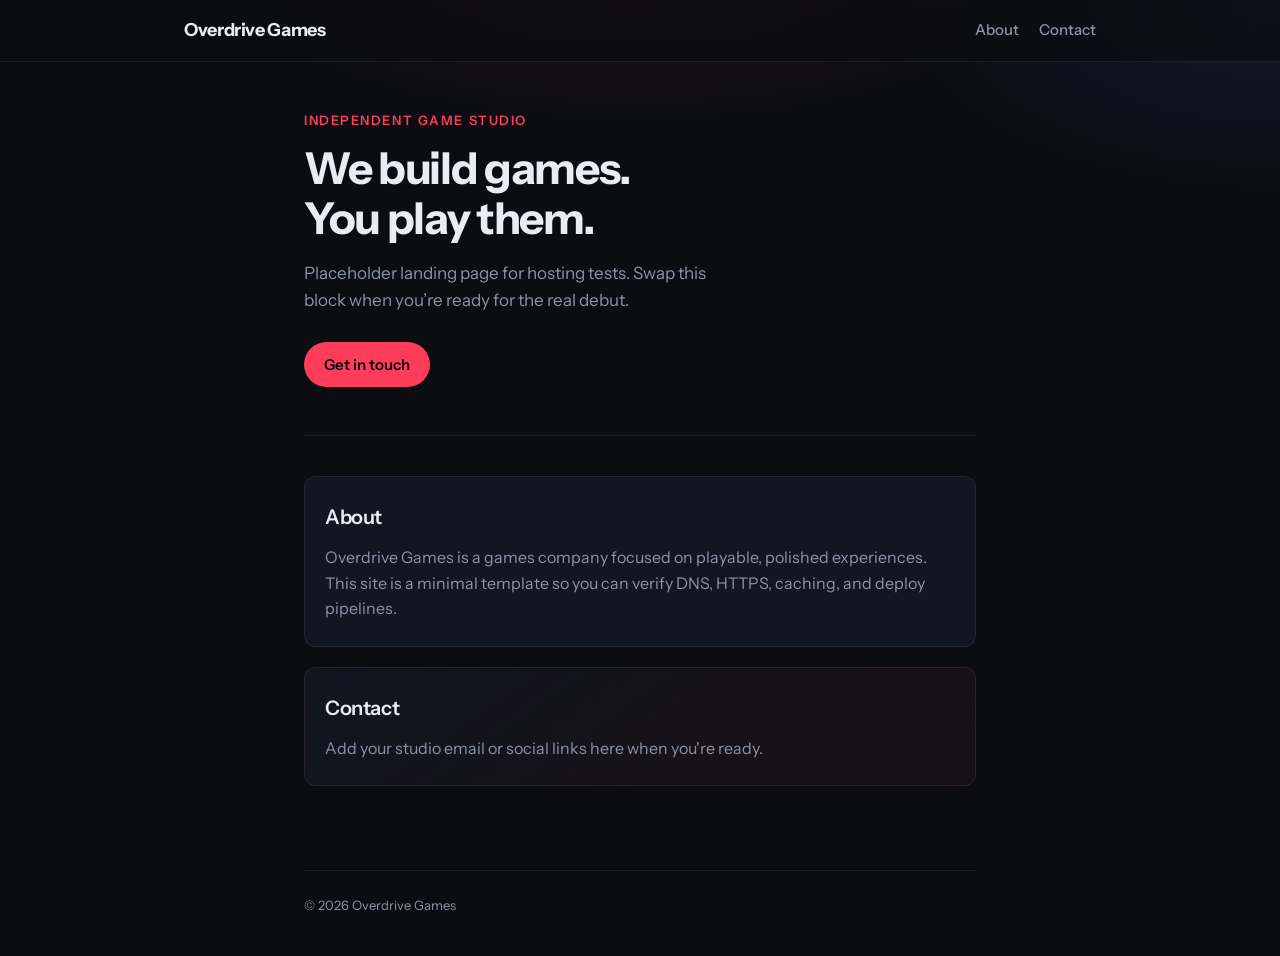
==== index.html @ 6b75e01f "Initial" ====
<!DOCTYPE html>
<html lang="en">
<head>
  <meta charset="utf-8">
  <meta name="viewport" content="width=device-width, initial-scale=1">
  <title>Overdrive Games</title>
  <link rel="stylesheet" href="styles.css">
  <link rel="preconnect" href="https://fonts.googleapis.com">
  <link rel="preconnect" href="https://fonts.gstatic.com" crossorigin>
  <link href="https://fonts.googleapis.com/css2?family=Instrument+Sans:wght@400;600;700&display=swap" rel="stylesheet">
</head>
<body>
  <header class="header">
    <div class="header-inner">
      <a class="logo" href="/">Overdrive Games</a>
      <nav class="nav">
        <a href="#about">About</a>
        <a href="#contact">Contact</a>
      </nav>
    </div>
  </header>

  <main>
    <section class="hero">
      <p class="eyebrow">Independent game studio</p>
      <h1 class="hero-title">We build games.<br>You play them.</h1>
      <p class="hero-lead">
        Placeholder landing page for hosting tests. Swap this block when you’re ready for the real debut.
      </p>
      <a class="button" href="#contact">Get in touch</a>
    </section>

    <section class="panel" id="about">
      <h2>About</h2>
      <p>
        Overdrive Games is a games company focused on playable, polished experiences.
        This site is a minimal template so you can verify DNS, HTTPS, caching, and deploy pipelines.
      </p>
    </section>

    <section class="panel panel-alt" id="contact">
      <h2>Contact</h2>
      <p>
        Add your studio email or social links here when you're ready.
      </p>
    </section>
  </main>

  <footer class="footer">
    <p>© <span id="year"></span> Overdrive Games</p>
  </footer>
  <script>
    document.getElementById('year').textContent = new Date().getFullYear();
  </script>
</body>
</html>
---- styles.css ----
*,
*::before,
*::after {
  box-sizing: border-box;
}

:root {
  --bg: #0b0d12;
  --bg-elevated: #121620;
  --text: #e8ecf4;
  --muted: #8b93a8;
  --accent: #ff3d5a;
  --accent-soft: rgba(255, 61, 90, 0.15);
  --border: rgba(255, 255, 255, 0.08);
  --radius: 12px;
  --max-width: 720px;
}

html {
  scroll-behavior: smooth;
}

body {
  margin: 0;
  min-height: 100vh;
  font-family: "Instrument Sans", system-ui, sans-serif;
  font-size: 1.0625rem;
  line-height: 1.6;
  color: var(--text);
  background:
    radial-gradient(ellipse 80% 60% at 50% -20%, rgba(255, 61, 90, 0.2), transparent 55%),
    radial-gradient(ellipse 60% 40% at 100% 0%, rgba(80, 120, 255, 0.12), transparent 50%),
    var(--bg);
}

.header {
  position: sticky;
  top: 0;
  z-index: 10;
  border-bottom: 1px solid var(--border);
  background: rgba(11, 13, 18, 0.75);
  backdrop-filter: blur(12px);
}

.header-inner {
  max-width: 960px;
  margin: 0 auto;
  padding: 1rem 1.5rem;
  display: flex;
  align-items: center;
  justify-content: space-between;
  gap: 1rem;
}

.logo {
  font-weight: 700;
  font-size: 1.125rem;
  color: inherit;
  text-decoration: none;
  letter-spacing: -0.02em;
}

.logo:hover {
  color: var(--accent);
}

.nav {
  display: flex;
  gap: 1.25rem;
}

.nav a {
  color: var(--muted);
  text-decoration: none;
  font-size: 0.9375rem;
  font-weight: 500;
}

.nav a:hover {
  color: var(--text);
}

main {
  max-width: var(--max-width);
  margin: 0 auto;
  padding: 3rem 1.5rem 4rem;
}

.hero {
  padding-bottom: 3rem;
  border-bottom: 1px solid var(--border);
  margin-bottom: 2.5rem;
}

.eyebrow {
  margin: 0 0 0.75rem;
  font-size: 0.8125rem;
  font-weight: 600;
  text-transform: uppercase;
  letter-spacing: 0.12em;
  color: var(--accent);
}

.hero-title {
  margin: 0 0 1rem;
  font-size: clamp(2rem, 5vw, 2.75rem);
  font-weight: 700;
  letter-spacing: -0.03em;
  line-height: 1.15;
}

.hero-lead {
  margin: 0 0 1.75rem;
  color: var(--muted);
  max-width: 38ch;
}

.button {
  display: inline-flex;
  align-items: center;
  justify-content: center;
  padding: 0.65rem 1.25rem;
  font-family: inherit;
  font-weight: 600;
  font-size: 0.9375rem;
  color: var(--bg);
  background: var(--accent);
  border: none;
  border-radius: 999px;
  text-decoration: none;
  cursor: pointer;
  transition: transform 0.15s ease, box-shadow 0.15s ease;
}

.button:hover {
  transform: translateY(-1px);
  box-shadow: 0 8px 24px var(--accent-soft);
}

.panel {
  margin-bottom: 1.25rem;
  padding: 1.5rem 1.25rem;
  border-radius: var(--radius);
  border: 1px solid var(--border);
  background: var(--bg-elevated);
}

.panel-alt {
  background: linear-gradient(145deg, var(--bg-elevated), rgba(255, 61, 90, 0.06));
}

.panel h2 {
  margin: 0 0 0.75rem;
  font-size: 1.25rem;
  font-weight: 600;
  letter-spacing: -0.02em;
}

.panel p {
  margin: 0;
  color: var(--muted);
  font-size: 1rem;
}

.footer {
  max-width: var(--max-width);
  margin: 0 auto;
  padding: 0 1.5rem 2.5rem;
}

.footer p {
  margin: 0;
  font-size: 0.8125rem;
  color: var(--muted);
  border-top: 1px solid var(--border);
  padding-top: 1.5rem;
}
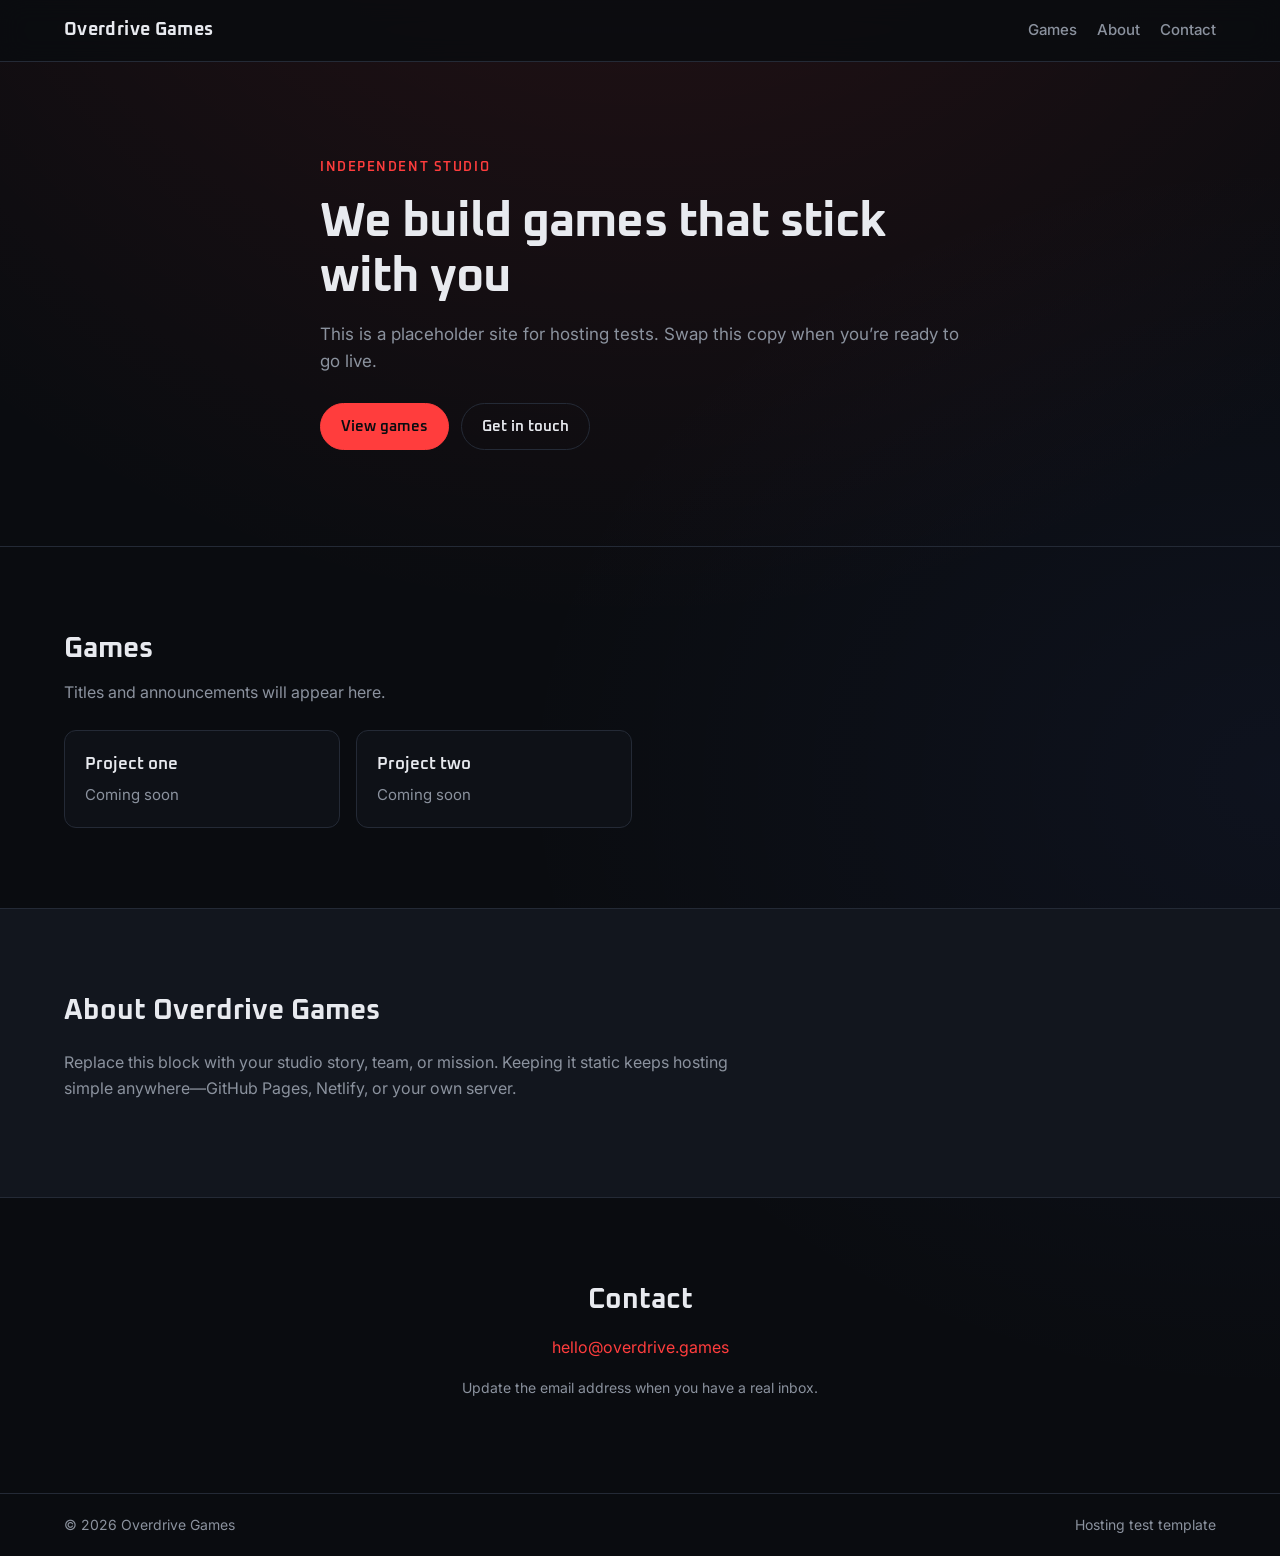
==== commit df590608: "Second initial" ====
--- a/index.html
+++ b/index.html
@@ -1,19 +1,21 @@
 <!DOCTYPE html>
 <html lang="en">
 <head>
-  <meta charset="utf-8">
+  <meta charset="UTF-8">
   <meta name="viewport" content="width=device-width, initial-scale=1">
+  <meta name="description" content="Overdrive Games — independent game studio.">
   <title>Overdrive Games</title>
   <link rel="stylesheet" href="styles.css">
   <link rel="preconnect" href="https://fonts.googleapis.com">
   <link rel="preconnect" href="https://fonts.gstatic.com" crossorigin>
-  <link href="https://fonts.googleapis.com/css2?family=Instrument+Sans:wght@400;600;700&display=swap" rel="stylesheet">
+  <link href="https://fonts.googleapis.com/css2?family=Oxanium:wght@400;600;700&family=Inter:wght@400;500&display=swap" rel="stylesheet">
 </head>
 <body>
-  <header class="header">
-    <div class="header-inner">
-      <a class="logo" href="/">Overdrive Games</a>
+  <header class="site-header">
+    <div class="wrap header-inner">
+      <a class="logo" href="./">Overdrive Games</a>
       <nav class="nav">
+        <a href="#games">Games</a>
         <a href="#about">About</a>
         <a href="#contact">Contact</a>
       </nav>
@@ -22,35 +24,58 @@
 
   <main>
     <section class="hero">
-      <p class="eyebrow">Independent game studio</p>
-      <h1 class="hero-title">We build games.<br>You play them.</h1>
-      <p class="hero-lead">
-        Placeholder landing page for hosting tests. Swap this block when you’re ready for the real debut.
-      </p>
-      <a class="button" href="#contact">Get in touch</a>
+      <div class="wrap hero-inner">
+        <p class="eyebrow">Independent studio</p>
+        <h1>We build games that stick with you</h1>
+        <p class="lede">This is a placeholder site for hosting tests. Swap this copy when you’re ready to go live.</p>
+        <div class="hero-actions">
+          <a class="btn btn-primary" href="#games">View games</a>
+          <a class="btn btn-ghost" href="#contact">Get in touch</a>
+        </div>
+      </div>
     </section>
 
-    <section class="panel" id="about">
-      <h2>About</h2>
-      <p>
-        Overdrive Games is a games company focused on playable, polished experiences.
-        This site is a minimal template so you can verify DNS, HTTPS, caching, and deploy pipelines.
-      </p>
+    <section class="section" id="games">
+      <div class="wrap">
+        <h2>Games</h2>
+        <p class="muted">Titles and announcements will appear here.</p>
+        <ul class="card-list">
+          <li class="card">
+            <h3>Project one</h3>
+            <p>Coming soon</p>
+          </li>
+          <li class="card">
+            <h3>Project two</h3>
+            <p>Coming soon</p>
+          </li>
+        </ul>
+      </div>
     </section>
 
-    <section class="panel panel-alt" id="contact">
-      <h2>Contact</h2>
-      <p>
-        Add your studio email or social links here when you're ready.
-      </p>
+    <section class="section section-alt" id="about">
+      <div class="wrap">
+        <h2>About Overdrive Games</h2>
+        <p class="narrow">Replace this block with your studio story, team, or mission. Keeping it static keeps hosting simple anywhere—GitHub Pages, Netlify, or your own server.</p>
+      </div>
+    </section>
+
+    <section class="section" id="contact">
+      <div class="wrap contact-block">
+        <h2>Contact</h2>
+        <p class="muted"><a href="mailto:hello@overdrive.games">hello@overdrive.games</a></p>
+        <p class="muted small">Update the email address when you have a real inbox.</p>
+      </div>
     </section>
   </main>
 
-  <footer class="footer">
-    <p>© <span id="year"></span> Overdrive Games</p>
+  <footer class="site-footer">
+    <div class="wrap footer-inner">
+      <span>© <span id="y"></span> Overdrive Games</span>
+      <span class="muted small">Hosting test template</span>
+    </div>
   </footer>
   <script>
-    document.getElementById('year').textContent = new Date().getFullYear();
+    document.getElementById('y').textContent = new Date().getFullYear();
   </script>
 </body>
 </html>
--- a/styles.css
+++ b/styles.css
@@ -1,21 +1,23 @@
+:root {
+  --bg: #0a0c10;
+  --bg-elevated: #12161e;
+  --text: #e8eaef;
+  --muted: #8b929e;
+  --accent: #ff3d3d;
+  --accent-soft: rgba(255, 61, 61, 0.15);
+  --border: #242a36;
+  --font-display: "Oxanium", system-ui, sans-serif;
+  --font-body: "Inter", system-ui, sans-serif;
+  --max: 72rem;
+  --radius: 12px;
+}
+
 *,
 *::before,
 *::after {
   box-sizing: border-box;
 }
 
-:root {
-  --bg: #0b0d12;
-  --bg-elevated: #121620;
-  --text: #e8ecf4;
-  --muted: #8b93a8;
-  --accent: #ff3d5a;
-  --accent-soft: rgba(255, 61, 90, 0.15);
-  --border: rgba(255, 255, 255, 0.08);
-  --radius: 12px;
-  --max-width: 720px;
-}
-
 html {
   scroll-behavior: smooth;
 }
@@ -23,155 +25,245 @@
 body {
   margin: 0;
   min-height: 100vh;
-  font-family: "Instrument Sans", system-ui, sans-serif;
-  font-size: 1.0625rem;
+  font-family: var(--font-body);
+  font-size: 1rem;
   line-height: 1.6;
   color: var(--text);
-  background:
-    radial-gradient(ellipse 80% 60% at 50% -20%, rgba(255, 61, 90, 0.2), transparent 55%),
-    radial-gradient(ellipse 60% 40% at 100% 0%, rgba(80, 120, 255, 0.12), transparent 50%),
-    var(--bg);
-}
-
-.header {
+  background: var(--bg);
+  background-image:
+    radial-gradient(ellipse 80% 60% at 50% -20%, rgba(255, 61, 61, 0.12), transparent),
+    radial-gradient(ellipse 60% 40% at 100% 50%, rgba(80, 120, 255, 0.06), transparent);
+}
+
+a {
+  color: var(--accent);
+  text-decoration: none;
+}
+
+a:hover {
+  text-decoration: underline;
+}
+
+.wrap {
+  width: min(100% - 2rem, var(--max));
+  margin-inline: auto;
+}
+
+.site-header {
   position: sticky;
   top: 0;
   z-index: 10;
   border-bottom: 1px solid var(--border);
-  background: rgba(11, 13, 18, 0.75);
+  background: color-mix(in srgb, var(--bg) 85%, transparent);
   backdrop-filter: blur(12px);
 }
 
 .header-inner {
-  max-width: 960px;
-  margin: 0 auto;
-  padding: 1rem 1.5rem;
   display: flex;
   align-items: center;
   justify-content: space-between;
   gap: 1rem;
+  padding: 1rem 0;
 }
 
 .logo {
+  font-family: var(--font-display);
   font-weight: 700;
   font-size: 1.125rem;
-  color: inherit;
-  text-decoration: none;
-  letter-spacing: -0.02em;
+  letter-spacing: 0.02em;
+  color: var(--text);
+  text-decoration: none;
 }
 
 .logo:hover {
   color: var(--accent);
+  text-decoration: none;
 }
 
 .nav {
   display: flex;
   gap: 1.25rem;
+  flex-wrap: wrap;
 }
 
 .nav a {
   color: var(--muted);
-  text-decoration: none;
   font-size: 0.9375rem;
   font-weight: 500;
+  text-decoration: none;
 }
 
 .nav a:hover {
   color: var(--text);
-}
-
-main {
-  max-width: var(--max-width);
-  margin: 0 auto;
-  padding: 3rem 1.5rem 4rem;
+  text-decoration: none;
 }
 
 .hero {
-  padding-bottom: 3rem;
-  border-bottom: 1px solid var(--border);
-  margin-bottom: 2.5rem;
+  padding: clamp(3rem, 10vw, 6rem) 0;
+}
+
+.hero-inner {
+  max-width: 40rem;
 }
 
 .eyebrow {
-  margin: 0 0 0.75rem;
+  font-family: var(--font-display);
   font-size: 0.8125rem;
   font-weight: 600;
   text-transform: uppercase;
   letter-spacing: 0.12em;
   color: var(--accent);
-}
-
-.hero-title {
   margin: 0 0 1rem;
-  font-size: clamp(2rem, 5vw, 2.75rem);
+}
+
+.hero h1 {
+  font-family: var(--font-display);
+  font-size: clamp(2rem, 5vw, 3rem);
   font-weight: 700;
-  letter-spacing: -0.03em;
   line-height: 1.15;
-}
-
-.hero-lead {
+  margin: 0 0 1rem;
+  letter-spacing: -0.02em;
+}
+
+.lede {
+  font-size: 1.0625rem;
+  color: var(--muted);
   margin: 0 0 1.75rem;
-  color: var(--muted);
-  max-width: 38ch;
-}
-
-.button {
+}
+
+.hero-actions {
+  display: flex;
+  flex-wrap: wrap;
+  gap: 0.75rem;
+}
+
+.btn {
   display: inline-flex;
   align-items: center;
   justify-content: center;
   padding: 0.65rem 1.25rem;
-  font-family: inherit;
+  border-radius: 999px;
+  font-family: var(--font-display);
   font-weight: 600;
   font-size: 0.9375rem;
-  color: var(--bg);
+  border: 1px solid transparent;
+  cursor: pointer;
+  text-decoration: none;
+}
+
+.btn:hover {
+  text-decoration: none;
+}
+
+.btn-primary {
   background: var(--accent);
-  border: none;
-  border-radius: 999px;
-  text-decoration: none;
-  cursor: pointer;
-  transition: transform 0.15s ease, box-shadow 0.15s ease;
-}
-
-.button:hover {
-  transform: translateY(-1px);
-  box-shadow: 0 8px 24px var(--accent-soft);
-}
-
-.panel {
-  margin-bottom: 1.25rem;
-  padding: 1.5rem 1.25rem;
+  color: #0a0c10;
+  border-color: var(--accent);
+}
+
+.btn-primary:hover {
+  filter: brightness(1.08);
+}
+
+.btn-ghost {
+  background: transparent;
+  color: var(--text);
+  border-color: var(--border);
+}
+
+.btn-ghost:hover {
+  border-color: var(--muted);
+  background: var(--bg-elevated);
+}
+
+.section {
+  padding: clamp(3rem, 8vw, 5rem) 0;
+  border-top: 1px solid var(--border);
+}
+
+.section-alt {
+  background: var(--bg-elevated);
+}
+
+.section h2 {
+  font-family: var(--font-display);
+  font-size: clamp(1.5rem, 3vw, 1.75rem);
+  font-weight: 700;
+  margin: 0 0 0.5rem;
+}
+
+.muted {
+  color: var(--muted);
+  margin-top: 0;
+}
+
+.narrow {
+  max-width: 42rem;
+  color: var(--muted);
+}
+
+.small {
+  font-size: 0.875rem;
+}
+
+.card-list {
+  list-style: none;
+  padding: 0;
+  margin: 1.5rem 0 0;
+  display: grid;
+  gap: 1rem;
+  grid-template-columns: repeat(auto-fill, minmax(14rem, 1fr));
+}
+
+.card {
+  padding: 1.25rem;
   border-radius: var(--radius);
   border: 1px solid var(--border);
-  background: var(--bg-elevated);
-}
-
-.panel-alt {
-  background: linear-gradient(145deg, var(--bg-elevated), rgba(255, 61, 90, 0.06));
-}
-
-.panel h2 {
-  margin: 0 0 0.75rem;
-  font-size: 1.25rem;
+  background: color-mix(in srgb, var(--bg) 50%, var(--bg-elevated));
+}
+
+.card h3 {
+  font-family: var(--font-display);
+  font-size: 1.0625rem;
   font-weight: 600;
-  letter-spacing: -0.02em;
-}
-
-.panel p {
+  margin: 0 0 0.35rem;
+}
+
+.card p {
   margin: 0;
-  color: var(--muted);
-  font-size: 1rem;
-}
-
-.footer {
-  max-width: var(--max-width);
-  margin: 0 auto;
-  padding: 0 1.5rem 2.5rem;
-}
-
-.footer p {
-  margin: 0;
-  font-size: 0.8125rem;
-  color: var(--muted);
+  font-size: 0.9375rem;
+  color: var(--muted);
+}
+
+.contact-block {
+  text-align: center;
+}
+
+.contact-block h2 {
+  margin-bottom: 0.75rem;
+}
+
+.site-footer {
   border-top: 1px solid var(--border);
-  padding-top: 1.5rem;
-}
+  padding: 1.25rem 0;
+  margin-top: auto;
+}
+
+.footer-inner {
+  display: flex;
+  flex-wrap: wrap;
+  align-items: center;
+  justify-content: space-between;
+  gap: 0.5rem;
+  font-size: 0.875rem;
+  color: var(--muted);
+}
+
+body {
+  display: flex;
+  flex-direction: column;
+}
+
+main {
+  flex: 1;
+}
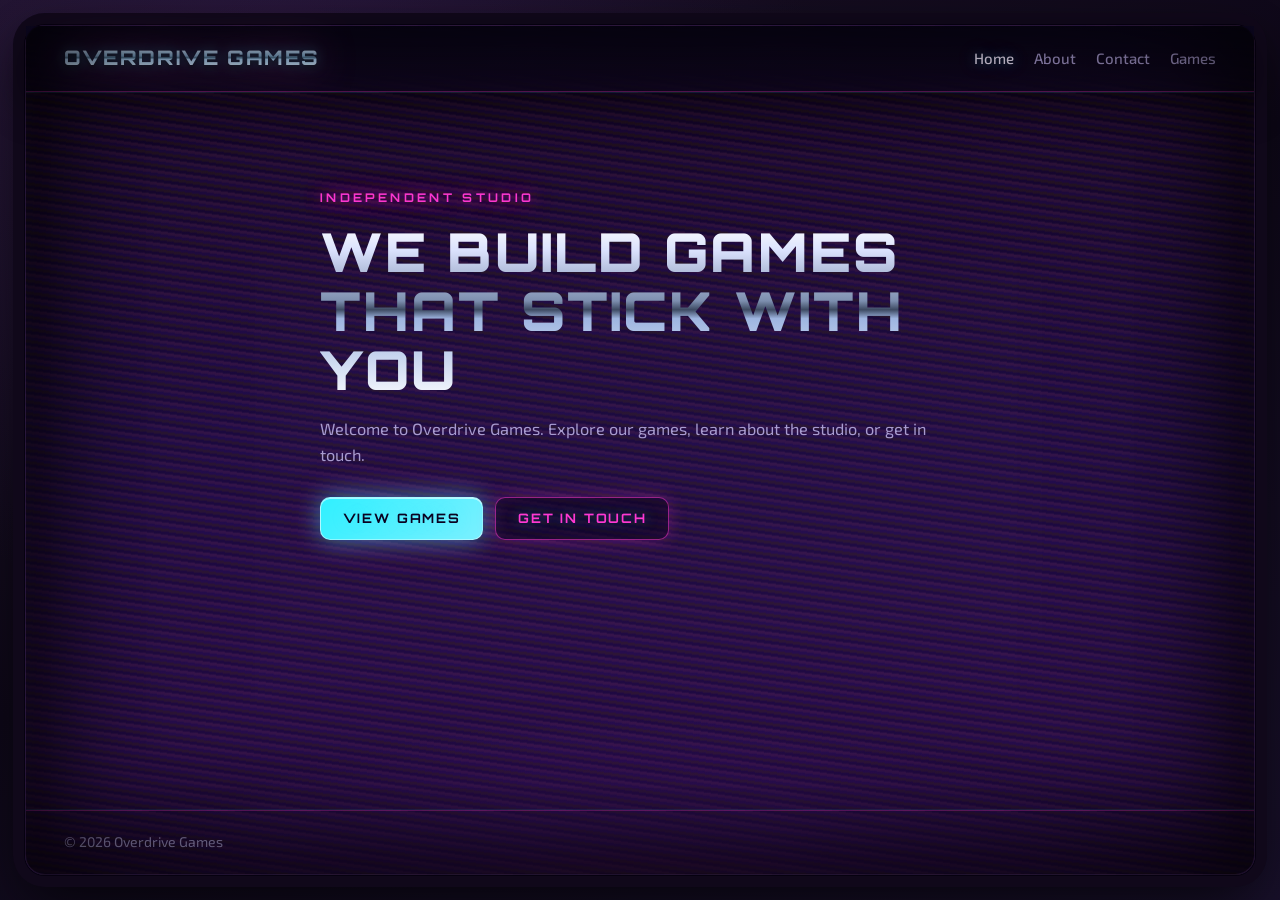
==== commit 20b4a20c: "Background and about" ====
--- a/index.html
+++ b/index.html
@@ -8,16 +8,20 @@
   <link rel="stylesheet" href="styles.css">
   <link rel="preconnect" href="https://fonts.googleapis.com">
   <link rel="preconnect" href="https://fonts.gstatic.com" crossorigin>
-  <link href="https://fonts.googleapis.com/css2?family=Oxanium:wght@400;600;700&family=Inter:wght@400;500&display=swap" rel="stylesheet">
+  <link href="https://fonts.googleapis.com/css2?family=Exo+2:wght@400;500;600&family=Orbitron:wght@400;700;800;900&display=swap" rel="stylesheet">
 </head>
 <body>
+  <video class="bg-video" autoplay muted loop playsinline aria-hidden="true">
+    <source src="assets/video/gridBackground.mp4" type="video/mp4">
+  </video>
   <header class="site-header">
     <div class="wrap header-inner">
       <a class="logo" href="./">Overdrive Games</a>
-      <nav class="nav">
-        <a href="#games">Games</a>
-        <a href="#about">About</a>
-        <a href="#contact">Contact</a>
+      <nav class="nav" aria-label="Main">
+        <a href="./" aria-current="page">Home</a>
+        <a href="about.html">About</a>
+        <a href="contact.html">Contact</a>
+        <a href="games.html">Games</a>
       </nav>
     </div>
   </header>
@@ -27,43 +31,11 @@
       <div class="wrap hero-inner">
         <p class="eyebrow">Independent studio</p>
         <h1>We build games that stick with you</h1>
-        <p class="lede">This is a placeholder site for hosting tests. Swap this copy when you’re ready to go live.</p>
+        <p class="lede">Welcome to Overdrive Games. Explore our games, learn about the studio, or get in touch.</p>
         <div class="hero-actions">
-          <a class="btn btn-primary" href="#games">View games</a>
-          <a class="btn btn-ghost" href="#contact">Get in touch</a>
+          <a class="btn btn-primary" href="games.html">View games</a>
+          <a class="btn btn-ghost" href="contact.html">Get in touch</a>
         </div>
-      </div>
-    </section>
-
-    <section class="section" id="games">
-      <div class="wrap">
-        <h2>Games</h2>
-        <p class="muted">Titles and announcements will appear here.</p>
-        <ul class="card-list">
-          <li class="card">
-            <h3>Project one</h3>
-            <p>Coming soon</p>
-          </li>
-          <li class="card">
-            <h3>Project two</h3>
-            <p>Coming soon</p>
-          </li>
-        </ul>
-      </div>
-    </section>
-
-    <section class="section section-alt" id="about">
-      <div class="wrap">
-        <h2>About Overdrive Games</h2>
-        <p class="narrow">Replace this block with your studio story, team, or mission. Keeping it static keeps hosting simple anywhere—GitHub Pages, Netlify, or your own server.</p>
-      </div>
-    </section>
-
-    <section class="section" id="contact">
-      <div class="wrap contact-block">
-        <h2>Contact</h2>
-        <p class="muted"><a href="mailto:hello@overdrive.games">hello@overdrive.games</a></p>
-        <p class="muted small">Update the email address when you have a real inbox.</p>
       </div>
     </section>
   </main>
@@ -71,9 +43,9 @@
   <footer class="site-footer">
     <div class="wrap footer-inner">
       <span>© <span id="y"></span> Overdrive Games</span>
-      <span class="muted small">Hosting test template</span>
     </div>
   </footer>
+  <div class="retro-overlay"></div>
   <script>
     document.getElementById('y').textContent = new Date().getFullYear();
   </script>
--- a/styles.css
+++ b/styles.css
@@ -1,15 +1,26 @@
 :root {
-  --bg: #0a0c10;
-  --bg-elevated: #12161e;
-  --text: #e8eaef;
-  --muted: #8b929e;
-  --accent: #ff3d3d;
-  --accent-soft: rgba(255, 61, 61, 0.15);
-  --border: #242a36;
-  --font-display: "Oxanium", system-ui, sans-serif;
-  --font-body: "Inter", system-ui, sans-serif;
+  --crt-frame: clamp(12px, 2.8vmin, 26px);
+  --crt-radius: clamp(14px, 2.2vmin, 26px);
+  --deep: #09051a;
+  --deep-mid: #120a34;
+  --bg-elevated: rgba(20, 8, 45, 0.55);
+  --text: #f4eaff;
+  --muted: #a89bcf;
+  --neon-pink: #ff38d2;
+  --neon-cyan: #30f0ff;
+  --neon-orange: #ff8c42;
+  --accent: var(--neon-cyan);
+  --accent-hot: var(--neon-pink);
+  --accent-soft: rgba(48, 240, 255, 0.14);
+  --border: rgba(255, 56, 210, 0.35);
+  --font-display: "Orbitron", system-ui, sans-serif;
+  --font-body: "Exo 2", system-ui, sans-serif;
   --max: 72rem;
-  --radius: 12px;
+  --radius: 10px;
+  --chrome-glow:
+    0 0 24px rgba(255, 85, 240, 0.45),
+    0 0 48px rgba(48, 240, 255, 0.18),
+    0 4px 12px rgba(0, 0, 0, 0.6);
 }
 
 *,
@@ -20,33 +31,253 @@
 
 html {
   scroll-behavior: smooth;
+  min-height: 100%;
+  background:
+    radial-gradient(circle at 22% 12%, rgba(120, 60, 180, 0.18), transparent 42%),
+    linear-gradient(155deg, #1c1228 0%, #0e0818 48%, #18102a 100%);
 }
 
 body {
-  margin: 0;
-  min-height: 100vh;
+  margin: var(--crt-frame);
+  min-height: calc(100vh - (var(--crt-frame) * 2));
+  padding: 0;
+  position: relative;
+  border-radius: var(--crt-radius);
   font-family: var(--font-body);
   font-size: 1rem;
-  line-height: 1.6;
+  line-height: 1.62;
   color: var(--text);
-  background: var(--bg);
+  background-color: var(--deep);
+  border: 1px solid rgba(110, 70, 150, 0.5);
+  box-shadow:
+    0 0 0 1px rgba(6, 2, 16, 0.95),
+    0 0 0 clamp(7px, 1.6vmin, 12px) #10081a,
+    0 24px 60px rgba(0, 0, 0, 0.72),
+    inset 0 0 min(100px, 16vw) rgba(0, 0, 0, 0.55),
+    inset 0 0 min(320px, 50vw) rgba(0, 0, 0, 0.2),
+    inset 0 0 36px rgba(255, 56, 210, 0.05),
+    inset 0 0 22px rgba(48, 240, 255, 0.04);
   background-image:
-    radial-gradient(ellipse 80% 60% at 50% -20%, rgba(255, 61, 61, 0.12), transparent),
-    radial-gradient(ellipse 60% 40% at 100% 50%, rgba(80, 120, 255, 0.06), transparent);
+    radial-gradient(ellipse min(900px, 160vw) 55% at 50% calc(100% + 180px),
+      rgba(255, 215, 100, 0.28) 0%,
+      rgba(255, 80, 160, 0.22) 22%,
+      rgba(155, 50, 255, 0.12) 45%,
+      transparent 72%),
+    repeating-linear-gradient(
+      188deg,
+      rgba(255, 90, 200, 0.14) 0 3px,
+      rgba(160, 40, 255, 0.12) 3px 6px,
+      rgba(255, 130, 60, 0.1) 6px 9px,
+      rgba(140, 20, 200, 0.09) 9px 12px
+    ),
+    linear-gradient(180deg, var(--deep) 0%, var(--deep-mid) 48%, #1a0a3a 100%);
+  background-size: 100% 100%, 400% 100%, 100% 100%;
+  background-position: center, 50% 100%, center;
+  display: flex;
+  flex-direction: column;
+}
+
+.bg-video {
+  position: absolute;
+  inset: 0;
+  width: 100%;
+  height: 100%;
+  object-fit: cover;
+  border-radius: var(--crt-radius);
+  z-index: 0;
+  pointer-events: none;
+  opacity: 0.48;
+}
+
+.retro-overlay {
+  position: fixed;
+  top: var(--crt-frame);
+  right: var(--crt-frame);
+  bottom: var(--crt-frame);
+  left: var(--crt-frame);
+  border-radius: var(--crt-radius);
+  pointer-events: none;
+  z-index: 9000;
+  overflow: hidden;
+  box-shadow:
+    inset 0 0 min(140px, 22vw) rgba(0, 0, 0, 0.68),
+    inset 0 0 min(340px, 55vw) rgba(0, 0, 0, 0.24),
+    inset 0 -48px min(140px, 22vw) rgba(0, 0, 0, 0.32);
+}
+
+.retro-overlay::before {
+  content: "";
+  position: absolute;
+  inset: 0;
+  background: radial-gradient(ellipse 70% 35% at 88% 6%, rgba(255, 255, 255, 0.22), transparent 55%),
+    radial-gradient(ellipse 45% 25% at 12% 18%, rgba(180, 240, 255, 0.12), transparent 50%);
+  opacity: 0;
+  mix-blend-mode: screen;
+}
+
+.retro-overlay::after {
+  content: "";
+  position: absolute;
+  inset: 0;
+  background: linear-gradient(
+    195deg,
+    rgba(240, 250, 255, 0.45) 0%,
+    rgba(140, 220, 255, 0.15) 14%,
+    transparent 38%
+  );
+  opacity: 0;
+  mix-blend-mode: overlay;
+}
+
+@media (prefers-reduced-motion: no-preference) {
+  .retro-overlay::before {
+    animation: lightning-sky 11.2s ease-in-out infinite;
+  }
+
+  .retro-overlay::after {
+    animation: lightning-sheet 14.8s ease-in-out infinite;
+  }
+}
+
+@keyframes lightning-sky {
+  0%,
+  7%,
+  12%,
+  100% {
+    opacity: 0;
+  }
+
+  7.2% {
+    opacity: 0.75;
+  }
+
+  7.35% {
+    opacity: 0.1;
+  }
+
+  7.5% {
+    opacity: 0.55;
+  }
+
+  7.7% {
+    opacity: 0;
+  }
+
+  28% {
+    opacity: 0;
+  }
+
+  28.15% {
+    opacity: 0.35;
+  }
+
+  28.3% {
+    opacity: 0;
+  }
+
+  62% {
+    opacity: 0;
+  }
+
+  62.2% {
+    opacity: 0.5;
+  }
+
+  62.35% {
+    opacity: 0.08;
+  }
+
+  62.5% {
+    opacity: 0.4;
+  }
+
+  62.7% {
+    opacity: 0;
+  }
+}
+
+@keyframes lightning-sheet {
+  0%,
+  5%,
+  15%,
+  100% {
+    opacity: 0;
+  }
+
+  5.1% {
+    opacity: 0.85;
+  }
+
+  5.25% {
+    opacity: 0.15;
+  }
+
+  5.4% {
+    opacity: 0.6;
+  }
+
+  5.55% {
+    opacity: 0;
+  }
+
+  46% {
+    opacity: 0;
+  }
+
+  46.08% {
+    opacity: 0.7;
+  }
+
+  46.18% {
+    opacity: 0;
+  }
+
+  78% {
+    opacity: 0;
+  }
+
+  78.12% {
+    opacity: 0.45;
+  }
+
+  78.22% {
+    opacity: 0.1;
+  }
+
+  78.35% {
+    opacity: 0.5;
+  }
+
+  78.5% {
+    opacity: 0;
+  }
+}
+
+@media (prefers-reduced-motion: reduce) {
+  .retro-overlay::before,
+  .retro-overlay::after {
+    opacity: 0;
+    animation: none;
+  }
 }
 
 a {
-  color: var(--accent);
+  color: var(--neon-cyan);
   text-decoration: none;
+  text-shadow: 0 0 14px rgba(48, 240, 255, 0.35);
 }
 
 a:hover {
-  text-decoration: underline;
+  text-decoration: none;
+  color: #fff;
+  filter: brightness(1.12);
 }
 
 .wrap {
   width: min(100% - 2rem, var(--max));
   margin-inline: auto;
+  position: relative;
+  z-index: 1;
 }
 
 .site-header {
@@ -54,8 +285,11 @@
   top: 0;
   z-index: 10;
   border-bottom: 1px solid var(--border);
-  background: color-mix(in srgb, var(--bg) 85%, transparent);
-  backdrop-filter: blur(12px);
+  background: linear-gradient(180deg, rgba(9, 5, 26, 0.88) 0%, rgba(9, 5, 26, 0.55) 100%);
+  backdrop-filter: blur(14px);
+  box-shadow:
+    0 1px 0 rgba(48, 240, 255, 0.12),
+    0 12px 40px rgba(0, 0, 0, 0.45);
 }
 
 .header-inner {
@@ -68,15 +302,30 @@
 
 .logo {
   font-family: var(--font-display);
-  font-weight: 700;
-  font-size: 1.125rem;
-  letter-spacing: 0.02em;
-  color: var(--text);
+  font-weight: 800;
+  font-size: 1.25rem;
+  letter-spacing: 0.08em;
+  text-transform: uppercase;
   text-decoration: none;
+  background: linear-gradient(
+    to bottom,
+    #ffffff 0%,
+    #e4e9ff 18%,
+    #8b9cc2 42%,
+    #4e5d7a 48%,
+    #b9c9f0 52%,
+    #ffffff 100%
+  );
+  -webkit-background-clip: text;
+  background-clip: text;
+  -webkit-text-fill-color: transparent;
+  color: transparent;
+  filter: drop-shadow(0 0 18px rgba(255, 80, 220, 0.5)) drop-shadow(0 3px 2px rgba(0, 0, 0, 0.75));
 }
 
 .logo:hover {
-  color: var(--accent);
+  filter:
+    brightness(1.15) drop-shadow(0 0 22px rgba(48, 240, 255, 0.55)) drop-shadow(0 3px 2px rgba(0, 0, 0, 0.75));
   text-decoration: none;
 }
 
@@ -91,11 +340,25 @@
   font-size: 0.9375rem;
   font-weight: 500;
   text-decoration: none;
+  text-shadow: none;
 }
 
 .nav a:hover {
+  color: var(--neon-pink);
+  text-shadow: 0 0 16px rgba(255, 56, 210, 0.55);
+}
+
+.nav a[aria-current="page"] {
   color: var(--text);
-  text-decoration: none;
+  text-shadow:
+    0 0 12px rgba(48, 240, 255, 0.45),
+    0 0 24px rgba(255, 56, 210, 0.25);
+}
+
+main,
+.site-footer {
+  position: relative;
+  z-index: 1;
 }
 
 .hero {
@@ -108,27 +371,46 @@
 
 .eyebrow {
   font-family: var(--font-display);
-  font-size: 0.8125rem;
-  font-weight: 600;
+  font-size: 0.75rem;
+  font-weight: 700;
   text-transform: uppercase;
-  letter-spacing: 0.12em;
-  color: var(--accent);
+  letter-spacing: 0.28em;
+  color: var(--neon-pink);
   margin: 0 0 1rem;
+  text-shadow:
+    0 0 16px rgba(255, 56, 210, 0.75),
+    0 0 32px rgba(255, 56, 210, 0.35);
 }
 
 .hero h1 {
   font-family: var(--font-display);
-  font-size: clamp(2rem, 5vw, 3rem);
-  font-weight: 700;
-  line-height: 1.15;
+  font-size: clamp(2rem, 5.5vw, 3.35rem);
+  font-weight: 900;
+  line-height: 1.1;
   margin: 0 0 1rem;
-  letter-spacing: -0.02em;
+  letter-spacing: 0.04em;
+  text-transform: uppercase;
+  background: linear-gradient(
+    to bottom,
+    #ffffff 0%,
+    #dde4ff 15%,
+    #7d8faf 44%,
+    #3d4a62 49%,
+    #9eb5e0 54%,
+    #f8faff 100%
+  );
+  -webkit-background-clip: text;
+  background-clip: text;
+  -webkit-text-fill-color: transparent;
+  color: transparent;
+  filter: var(--chrome-glow);
 }
 
 .lede {
-  font-size: 1.0625rem;
+  font-size: 1.02rem;
   color: var(--muted);
   margin: 0 0 1.75rem;
+  text-shadow: 0 0 20px rgba(48, 240, 255, 0.08);
 }
 
 .hero-actions {
@@ -141,11 +423,13 @@
   display: inline-flex;
   align-items: center;
   justify-content: center;
-  padding: 0.65rem 1.25rem;
-  border-radius: 999px;
+  padding: 0.62rem 1.35rem;
+  border-radius: var(--radius);
   font-family: var(--font-display);
-  font-weight: 600;
-  font-size: 0.9375rem;
+  font-weight: 700;
+  font-size: 0.8125rem;
+  letter-spacing: 0.14em;
+  text-transform: uppercase;
   border: 1px solid transparent;
   cursor: pointer;
   text-decoration: none;
@@ -156,24 +440,39 @@
 }
 
 .btn-primary {
-  background: var(--accent);
-  color: #0a0c10;
-  border-color: var(--accent);
+  color: #0a0220;
+  background: linear-gradient(135deg, var(--neon-cyan), #7af0ff);
+  border-color: rgba(255, 255, 255, 0.45);
+  box-shadow:
+    0 0 24px rgba(48, 240, 255, 0.45),
+    0 0 40px rgba(255, 56, 210, 0.2),
+    inset 0 1px 0 rgba(255, 255, 255, 0.55);
 }
 
 .btn-primary:hover {
   filter: brightness(1.08);
+  box-shadow:
+    0 0 32px rgba(48, 240, 255, 0.55),
+    0 0 56px rgba(255, 56, 210, 0.28),
+    inset 0 1px 0 rgba(255, 255, 255, 0.65);
 }
 
 .btn-ghost {
-  background: transparent;
-  color: var(--text);
-  border-color: var(--border);
+  background: rgba(9, 5, 26, 0.5);
+  color: var(--neon-pink);
+  border-color: rgba(255, 56, 210, 0.55);
+  box-shadow:
+    0 0 18px rgba(255, 56, 210, 0.25),
+    inset 0 0 20px rgba(255, 56, 210, 0.06);
 }
 
 .btn-ghost:hover {
-  border-color: var(--muted);
-  background: var(--bg-elevated);
+  background: rgba(255, 56, 210, 0.12);
+  color: #fff;
+  border-color: var(--neon-cyan);
+  box-shadow:
+    0 0 24px rgba(48, 240, 255, 0.35),
+    inset 0 0 24px rgba(48, 240, 255, 0.08);
 }
 
 .section {
@@ -187,9 +486,23 @@
 
 .section h2 {
   font-family: var(--font-display);
-  font-size: clamp(1.5rem, 3vw, 1.75rem);
-  font-weight: 700;
+  font-size: clamp(1.5rem, 3vw, 1.85rem);
+  font-weight: 800;
   margin: 0 0 0.5rem;
+  letter-spacing: 0.06em;
+  text-transform: uppercase;
+  background: linear-gradient(
+    to bottom,
+    #ffffff 0%,
+    #c5d0ec 40%,
+    #5a6b88 48%,
+    #dfe8ff 100%
+  );
+  -webkit-background-clip: text;
+  background-clip: text;
+  -webkit-text-fill-color: transparent;
+  color: transparent;
+  filter: drop-shadow(0 0 14px rgba(255, 70, 220, 0.35));
 }
 
 .muted {
@@ -218,15 +531,22 @@
 .card {
   padding: 1.25rem;
   border-radius: var(--radius);
-  border: 1px solid var(--border);
-  background: color-mix(in srgb, var(--bg) 50%, var(--bg-elevated));
+  border: 1px solid rgba(48, 240, 255, 0.25);
+  background: linear-gradient(145deg, rgba(22, 10, 48, 0.75), rgba(8, 4, 22, 0.88));
+  box-shadow:
+    0 0 20px rgba(48, 240, 255, 0.1),
+    0 0 32px rgba(255, 56, 210, 0.08),
+    inset 0 1px 0 rgba(255, 255, 255, 0.08);
 }
 
 .card h3 {
   font-family: var(--font-display);
-  font-size: 1.0625rem;
-  font-weight: 600;
+  font-size: 1.125rem;
+  font-weight: 700;
   margin: 0 0 0.35rem;
+  letter-spacing: 0.04em;
+  color: var(--text);
+  text-shadow: 0 0 14px rgba(48, 240, 255, 0.25);
 }
 
 .card p {
@@ -247,6 +567,7 @@
   border-top: 1px solid var(--border);
   padding: 1.25rem 0;
   margin-top: auto;
+  box-shadow: 0 -1px 0 rgba(48, 240, 255, 0.1);
 }
 
 .footer-inner {
@@ -259,11 +580,132 @@
   color: var(--muted);
 }
 
-body {
+main {
+  flex: 1;
   display: flex;
   flex-direction: column;
 }
 
-main {
+.page-main {
+  padding: clamp(2.5rem, 8vw, 4rem) 0 clamp(4rem, 12vw, 6rem);
+  border-top: 1px solid var(--border);
+}
+
+.page-main.page-main--about {
   flex: 1;
-}
+  display: flex;
+  flex-direction: column;
+  justify-content: center;
+  align-items: center;
+  text-align: center;
+  padding: clamp(2rem, 6vh, 5rem) 0;
+  min-height: 0;
+}
+
+.page-main.page-main--about .wrap {
+  width: min(100% - 2rem, 42rem);
+}
+
+.page-main.page-main--about .page-title {
+  margin-bottom: 1.25rem;
+}
+
+.page-main.page-main--about .page-copy {
+  margin-inline: auto;
+}
+
+.page-main.page-main--about .page-copy p {
+  margin: 0 0 1.15rem;
+}
+
+.page-main.page-main--about .page-copy p:last-child {
+  margin-bottom: 0;
+}
+
+.page-main--center .contact-inner {
+  text-align: center;
+  max-width: 36rem;
+  margin-inline: auto;
+}
+
+.page-title {
+  font-family: var(--font-display);
+  font-size: clamp(1.85rem, 4.2vw, 2.75rem);
+  font-weight: 900;
+  letter-spacing: 0.06em;
+  text-transform: uppercase;
+  margin: 0 0 0.75rem;
+  background: linear-gradient(
+    to bottom,
+    #ffffff 0%,
+    #dce4ff 18%,
+    #8a9aba 44%,
+    #4a566d 49%,
+    #c5d3f2 54%,
+    #ffffff 100%
+  );
+  -webkit-background-clip: text;
+  background-clip: text;
+  -webkit-text-fill-color: transparent;
+  color: transparent;
+  filter: var(--chrome-glow);
+}
+
+.page-lede {
+  font-size: 1.02rem;
+  margin: 0 0 1.75rem;
+  max-width: 40rem;
+}
+
+.page-copy {
+  max-width: 42rem;
+  color: var(--muted);
+}
+
+.page-copy p {
+  margin: 0 0 1rem;
+}
+
+.page-copy p:last-child {
+  margin-bottom: 0;
+}
+
+.contact-inner .page-lede {
+  margin-left: auto;
+  margin-right: auto;
+}
+
+.contact-email {
+  font-family: var(--font-display);
+  font-size: 1.35rem;
+  font-weight: 700;
+  margin: 0 0 0.75rem;
+  letter-spacing: 0.06em;
+}
+
+.contact-email a {
+  background: linear-gradient(
+    to bottom,
+    #b8ffff 0%,
+    #30f0ff 45%,
+    #1a9aaa 100%
+  );
+  -webkit-background-clip: text;
+  background-clip: text;
+  -webkit-text-fill-color: transparent;
+  color: transparent;
+  filter: drop-shadow(0 0 16px rgba(48, 240, 255, 0.55));
+}
+
+.contact-email a:hover {
+  filter:
+    brightness(1.15) drop-shadow(0 0 22px rgba(255, 56, 210, 0.45)) drop-shadow(0 0 12px rgba(48, 240, 255, 0.5));
+}
+
+.page-main .card-list {
+  margin-top: 0.5rem;
+}
+
+.page-copy a {
+  font-weight: 600;
+}
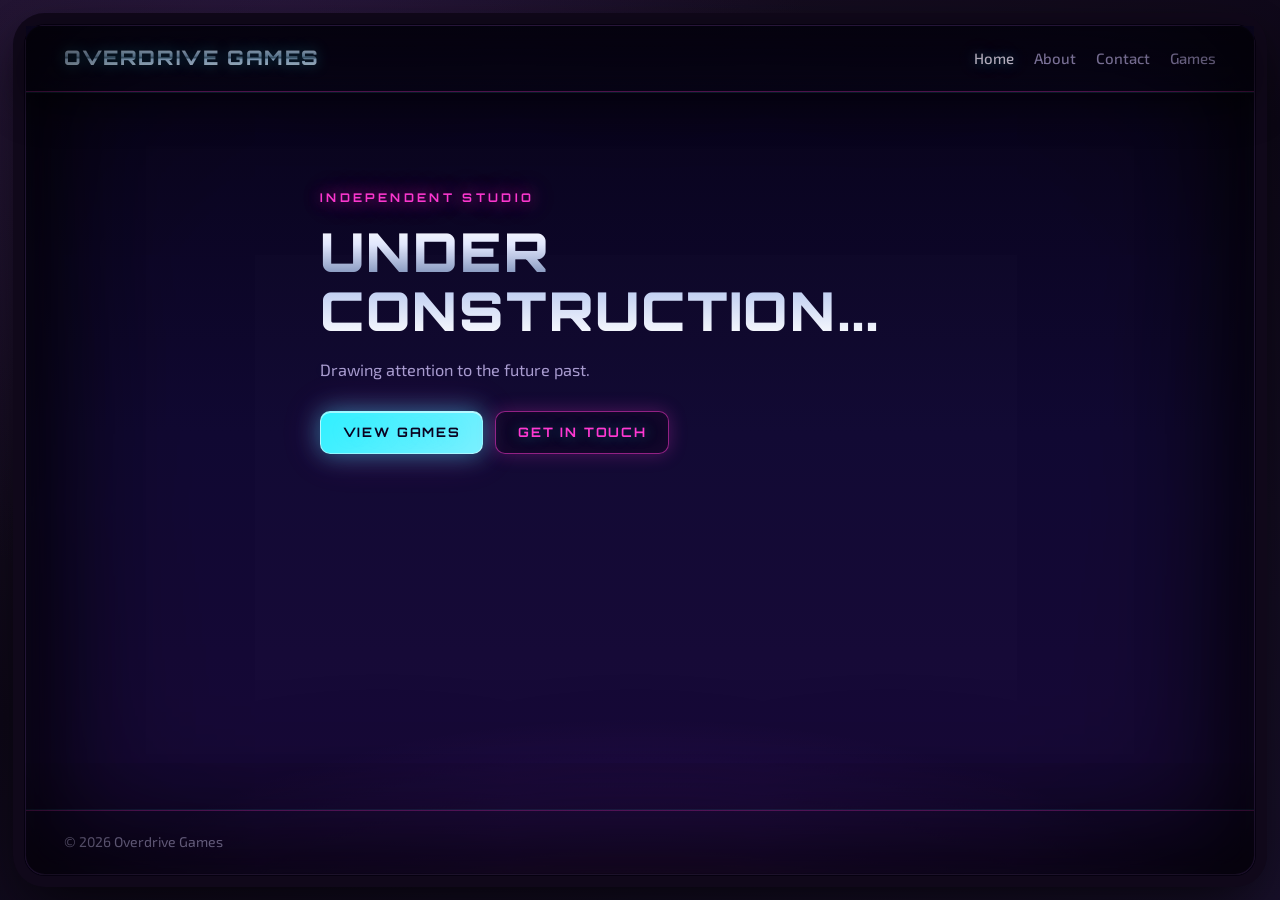
==== commit 309a6fb2: "Polish" ====
--- a/index.html
+++ b/index.html
@@ -16,7 +16,7 @@
   </video>
   <header class="site-header">
     <div class="wrap header-inner">
-      <a class="logo" href="./">Overdrive Games</a>
+      <a class="logo glint" href="./">Overdrive Games</a>
       <nav class="nav" aria-label="Main">
         <a href="./" aria-current="page">Home</a>
         <a href="about.html">About</a>
@@ -30,8 +30,8 @@
     <section class="hero">
       <div class="wrap hero-inner">
         <p class="eyebrow">Independent studio</p>
-        <h1>We build games that stick with you</h1>
-        <p class="lede">Welcome to Overdrive Games. Explore our games, learn about the studio, or get in touch.</p>
+        <h1 class="glint">Under Construction...</h1>
+        <p class="lede">Drawing attention to the future past.</p>
         <div class="hero-actions">
           <a class="btn btn-primary" href="games.html">View games</a>
           <a class="btn btn-ghost" href="contact.html">Get in touch</a>
@@ -49,5 +49,6 @@
   <script>
     document.getElementById('y').textContent = new Date().getFullYear();
   </script>
+  <script src="script.js"></script>
 </body>
 </html>
--- a/styles.css
+++ b/styles.css
@@ -21,6 +21,28 @@
     0 0 24px rgba(255, 85, 240, 0.45),
     0 0 48px rgba(48, 240, 255, 0.18),
     0 4px 12px rgba(0, 0, 0, 0.6);
+  --chrome-base: linear-gradient(
+    to bottom,
+    #ffffff 0%,
+    #e4e9ff 18%,
+    #8b9cc2 42%,
+    #4e5d7a 48%,
+    #b9c9f0 52%,
+    #ffffff 100%
+  );
+  --chrome-glint: linear-gradient(
+    110deg,
+    transparent 0%,
+    transparent 36%,
+    rgba(255, 255, 255, 0.0) 41%,
+    rgba(255, 255, 255, 0.95) 46%,
+    rgba(255, 255, 255, 1) 48%,
+    rgba(200, 255, 255, 0.95) 51%,
+    rgba(48, 240, 255, 0.78) 54%,
+    rgba(255, 56, 210, 0.42) 58%,
+    transparent 70%,
+    transparent 100%
+  );
 }
 
 *,
@@ -63,16 +85,9 @@
       rgba(255, 80, 160, 0.22) 22%,
       rgba(155, 50, 255, 0.12) 45%,
       transparent 72%),
-    repeating-linear-gradient(
-      188deg,
-      rgba(255, 90, 200, 0.14) 0 3px,
-      rgba(160, 40, 255, 0.12) 3px 6px,
-      rgba(255, 130, 60, 0.1) 6px 9px,
-      rgba(140, 20, 200, 0.09) 9px 12px
-    ),
     linear-gradient(180deg, var(--deep) 0%, var(--deep-mid) 48%, #1a0a3a 100%);
-  background-size: 100% 100%, 400% 100%, 100% 100%;
-  background-position: center, 50% 100%, center;
+  background-size: 100% 100%, 100% 100%;
+  background-position: center, center;
   display: flex;
   flex-direction: column;
 }
@@ -307,15 +322,7 @@
   letter-spacing: 0.08em;
   text-transform: uppercase;
   text-decoration: none;
-  background: linear-gradient(
-    to bottom,
-    #ffffff 0%,
-    #e4e9ff 18%,
-    #8b9cc2 42%,
-    #4e5d7a 48%,
-    #b9c9f0 52%,
-    #ffffff 100%
-  );
+  background: var(--chrome-base);
   -webkit-background-clip: text;
   background-clip: text;
   -webkit-text-fill-color: transparent;
@@ -390,15 +397,7 @@
   margin: 0 0 1rem;
   letter-spacing: 0.04em;
   text-transform: uppercase;
-  background: linear-gradient(
-    to bottom,
-    #ffffff 0%,
-    #dde4ff 15%,
-    #7d8faf 44%,
-    #3d4a62 49%,
-    #9eb5e0 54%,
-    #f8faff 100%
-  );
+  background: var(--chrome-base);
   -webkit-background-clip: text;
   background-clip: text;
   -webkit-text-fill-color: transparent;
@@ -491,13 +490,7 @@
   margin: 0 0 0.5rem;
   letter-spacing: 0.06em;
   text-transform: uppercase;
-  background: linear-gradient(
-    to bottom,
-    #ffffff 0%,
-    #c5d0ec 40%,
-    #5a6b88 48%,
-    #dfe8ff 100%
-  );
+  background: var(--chrome-base);
   -webkit-background-clip: text;
   background-clip: text;
   -webkit-text-fill-color: transparent;
@@ -623,9 +616,33 @@
 }
 
 .page-main--center .contact-inner {
-  text-align: center;
   max-width: 36rem;
   margin-inline: auto;
+}
+
+.page-main--center {
+  flex: 1;
+  display: flex;
+  flex-direction: column;
+  justify-content: center;
+  align-items: center;
+  text-align: center;
+  min-height: 0;
+  padding: clamp(2rem, 6vh, 5rem) 0;
+}
+
+.page-main--center > .wrap {
+  width: min(100% - 2rem, 48rem);
+}
+
+.page-main--center .page-lede {
+  margin-left: auto;
+  margin-right: auto;
+}
+
+.page-main--center .card-list {
+  justify-content: center;
+  grid-template-columns: minmax(14rem, 22rem);
 }
 
 .page-title {
@@ -635,15 +652,7 @@
   letter-spacing: 0.06em;
   text-transform: uppercase;
   margin: 0 0 0.75rem;
-  background: linear-gradient(
-    to bottom,
-    #ffffff 0%,
-    #dce4ff 18%,
-    #8a9aba 44%,
-    #4a566d 49%,
-    #c5d3f2 54%,
-    #ffffff 100%
-  );
+  background: var(--chrome-base);
   -webkit-background-clip: text;
   background-clip: text;
   -webkit-text-fill-color: transparent;
@@ -709,3 +718,114 @@
 .page-copy a {
   font-weight: 600;
 }
+
+.glint {
+  background-image: var(--chrome-base), var(--chrome-glint);
+  background-size: 100% 100%, 420% 100%;
+  background-position: 0 0, -160% 50%;
+  background-repeat: no-repeat;
+  background-blend-mode: normal, screen;
+  filter: var(--chrome-glow);
+}
+
+@media (prefers-reduced-motion: no-preference) {
+  .glint {
+    animation: chrome-glint 30s linear infinite;
+  }
+}
+
+@keyframes chrome-glint {
+  0% {
+    background-position: 0 0, -160% 50%;
+  }
+
+  20% {
+    background-position: 0 0, 160% 50%;
+  }
+
+  100% {
+    background-position: 0 0, 160% 50%;
+  }
+}
+
+.has-custom-cursor {
+  cursor: none;
+}
+
+.has-custom-cursor a,
+.has-custom-cursor button,
+.has-custom-cursor input,
+.has-custom-cursor select,
+.has-custom-cursor textarea,
+.has-custom-cursor label,
+.has-custom-cursor .btn,
+.has-custom-cursor [role="button"] {
+  cursor: none !important;
+}
+
+.cursor {
+  position: fixed;
+  left: 0;
+  top: 0;
+  width: 1px;
+  height: 1px;
+  z-index: 9500;
+  pointer-events: none;
+  opacity: 0;
+  transition: opacity 120ms ease;
+}
+
+.cursor-trail {
+  position: fixed;
+  inset: 0;
+  z-index: 9400;
+  pointer-events: none;
+}
+
+.cursor--active {
+  opacity: 1;
+}
+
+.cursor-dot,
+.cursor-ring {
+  position: absolute;
+  left: 0;
+  top: 0;
+  transform: translate(-50%, -50%);
+  border-radius: 999px;
+}
+
+.cursor-dot {
+  width: 6px;
+  height: 6px;
+  background: radial-gradient(circle, #fff 0%, var(--neon-cyan) 45%, transparent 70%);
+  box-shadow:
+    0 0 12px rgba(48, 240, 255, 0.55),
+    0 0 22px rgba(255, 56, 210, 0.25);
+}
+
+.cursor-ring {
+  width: 28px;
+  height: 28px;
+  border: 1px solid rgba(48, 240, 255, 0.55);
+  box-shadow:
+    0 0 16px rgba(48, 240, 255, 0.22),
+    0 0 26px rgba(255, 56, 210, 0.12);
+  backdrop-filter: blur(2px);
+  opacity: 0.85;
+}
+
+.cursor--hover .cursor-ring {
+  width: 40px;
+  height: 40px;
+  border-color: rgba(255, 56, 210, 0.7);
+  box-shadow:
+    0 0 22px rgba(255, 56, 210, 0.32),
+    0 0 30px rgba(48, 240, 255, 0.18);
+}
+
+.cursor--down .cursor-ring {
+  width: 22px;
+  height: 22px;
+  opacity: 0.95;
+}
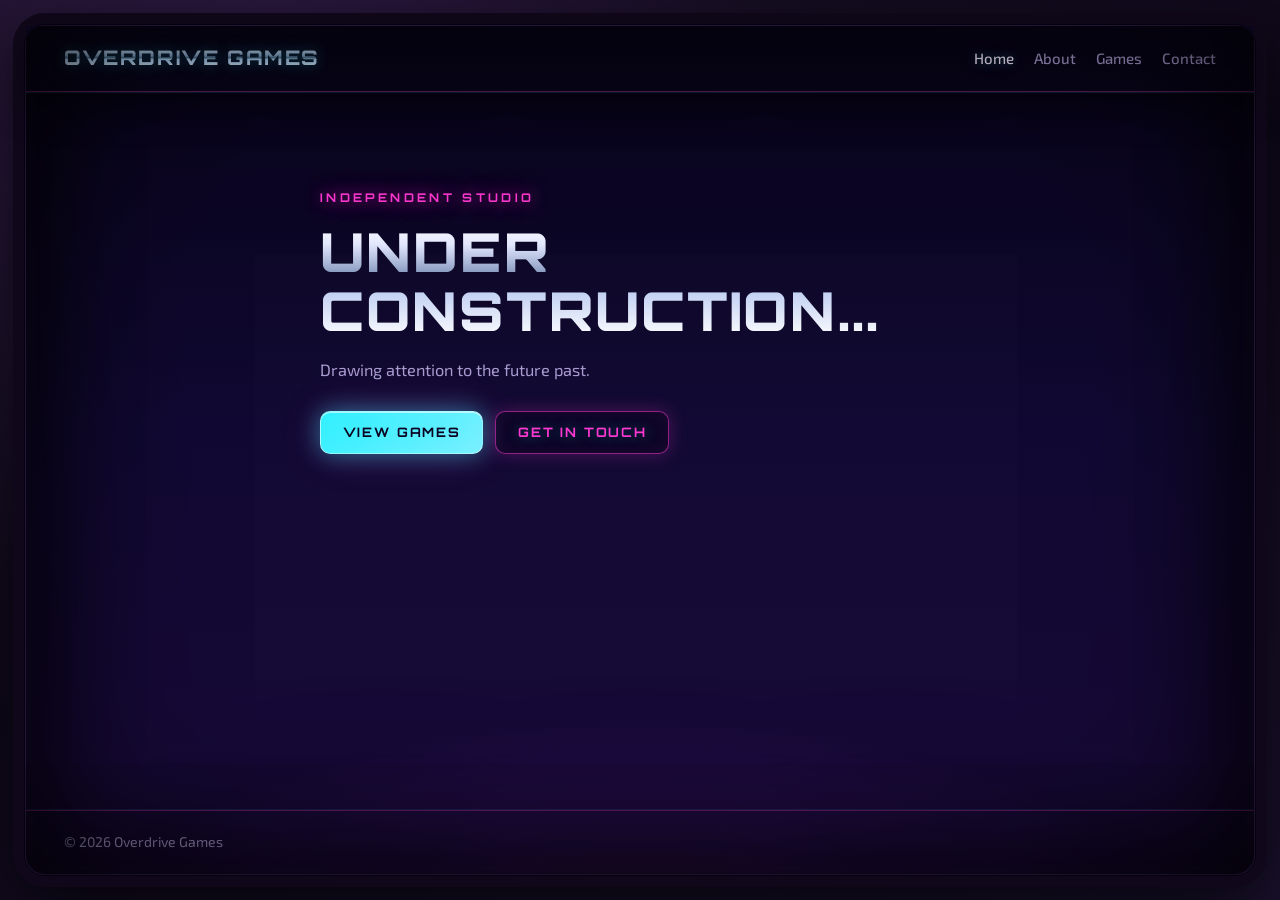
==== commit 7296fbae: "Content update" ====
--- a/index.html
+++ b/index.html
@@ -19,9 +19,9 @@
       <a class="logo glint" href="./">Overdrive Games</a>
       <nav class="nav" aria-label="Main">
         <a href="./" aria-current="page">Home</a>
-        <a href="about.html">About</a>
-        <a href="contact.html">Contact</a>
-        <a href="games.html">Games</a>
+        <a href="about/">About</a>
+        <a href="games/">Games</a>
+        <a href="contact/">Contact</a>
       </nav>
     </div>
   </header>
@@ -33,8 +33,8 @@
         <h1 class="glint">Under Construction...</h1>
         <p class="lede">Drawing attention to the future past.</p>
         <div class="hero-actions">
-          <a class="btn btn-primary" href="games.html">View games</a>
-          <a class="btn btn-ghost" href="contact.html">Get in touch</a>
+          <a class="btn btn-primary" href="games/">View games</a>
+          <a class="btn btn-ghost" href="contact/">Get in touch</a>
         </div>
       </div>
     </section>
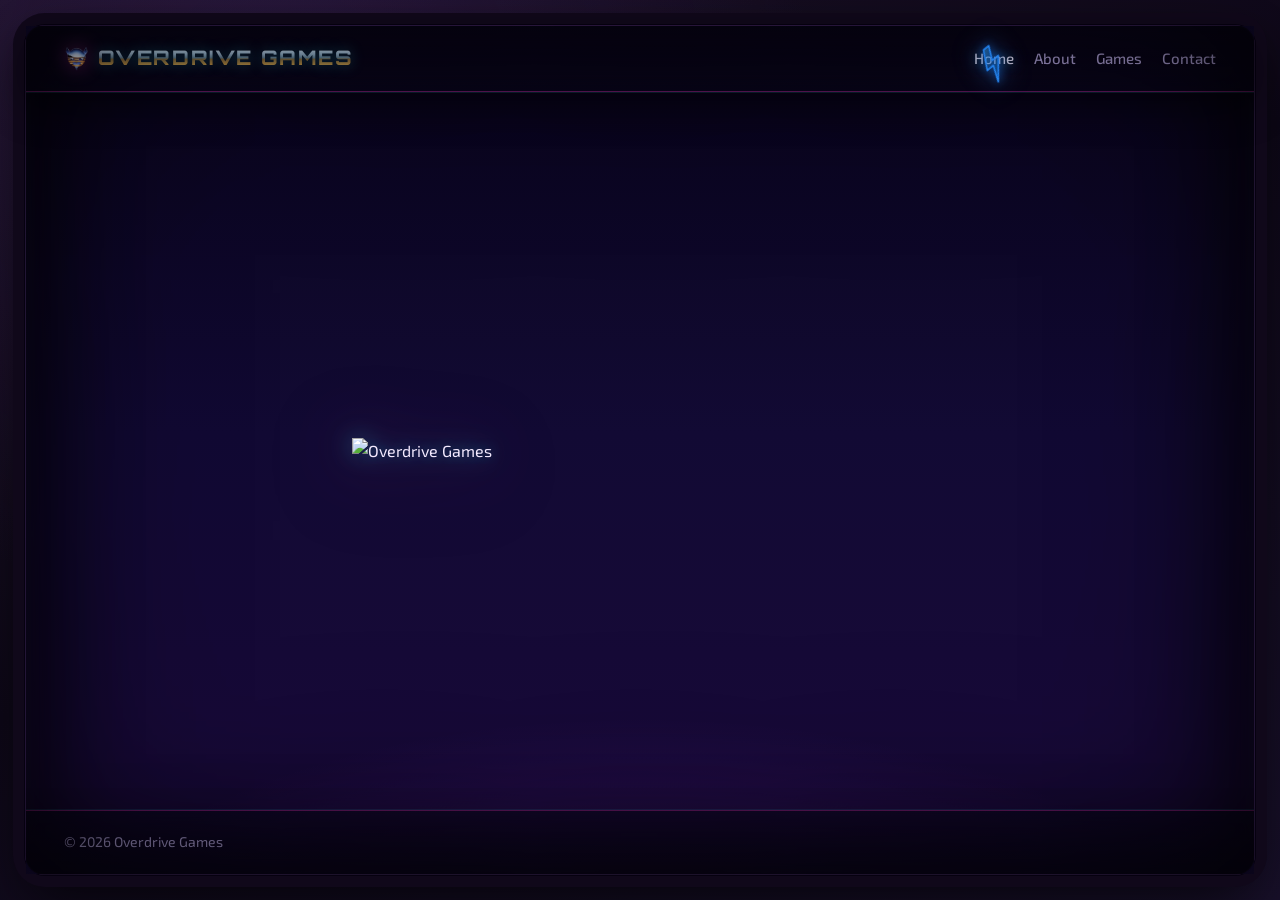
==== commit 2da6c8cf: "Logo update" ====
--- a/index.html
+++ b/index.html
@@ -3,20 +3,24 @@
 <head>
   <meta charset="UTF-8">
   <meta name="viewport" content="width=device-width, initial-scale=1">
-  <meta name="description" content="Overdrive Games — independent game studio.">
+  <meta name="description" content="Overdrive Games - independent game studio.">
   <title>Overdrive Games</title>
+  <link rel="icon" href="assets/logos/favicon.png" type="image/png">
+  <link rel="apple-touch-icon" href="assets/logos/apple-touch-icon.png">
   <link rel="stylesheet" href="styles.css">
   <link rel="preconnect" href="https://fonts.googleapis.com">
   <link rel="preconnect" href="https://fonts.gstatic.com" crossorigin>
   <link href="https://fonts.googleapis.com/css2?family=Exo+2:wght@400;500;600&family=Orbitron:wght@400;700;800;900&display=swap" rel="stylesheet">
 </head>
 <body>
-  <video class="bg-video" autoplay muted loop playsinline aria-hidden="true">
-    <source src="assets/video/gridBackground.mp4" type="video/mp4">
-  </video>
+  <img class="bg-video" src="assets/background/background.png" alt="" aria-hidden="true" decoding="async">
+  <div class="bg-dim" aria-hidden="true"></div>
   <header class="site-header">
     <div class="wrap header-inner">
-      <a class="logo glint" href="./">Overdrive Games</a>
+      <a class="logo" href="./">
+        <img class="logo-mark" src="assets/logos/Overdrive%20Games%20Pictorial%20Logo.png" alt="" decoding="async">
+        <span class="logo-word glint">Overdrive Games</span>
+      </a>
       <nav class="nav" aria-label="Main">
         <a href="./" aria-current="page">Home</a>
         <a href="about/">About</a>
@@ -26,18 +30,16 @@
     </div>
   </header>
 
-  <main>
-    <section class="hero">
-      <div class="wrap hero-inner">
-        <p class="eyebrow">Independent studio</p>
-        <h1 class="glint">Under Construction...</h1>
-        <p class="lede">Drawing attention to the future past.</p>
-        <div class="hero-actions">
-          <a class="btn btn-primary" href="games/">View games</a>
-          <a class="btn btn-ghost" href="contact/">Get in touch</a>
-        </div>
-      </div>
-    </section>
+  <main class="hero hero--home">
+    <a class="home-logo-wrap" href="about.html">
+      <div class="home-logo-bolts" aria-hidden="true"></div>
+      <img
+        class="home-logo"
+        src="assets/logos/Overdrive%20Games%20Logo.png"
+        alt="Overdrive Games"
+        decoding="async"
+      >
+    </a>
   </main>
 
   <footer class="site-footer">
--- a/styles.css
+++ b/styles.css
@@ -24,11 +24,13 @@
   --chrome-base: linear-gradient(
     to bottom,
     #ffffff 0%,
-    #e4e9ff 18%,
-    #8b9cc2 42%,
-    #4e5d7a 48%,
-    #b9c9f0 52%,
-    #ffffff 100%
+    #e8ecf8 16%,
+    #a8b4d0 36%,
+    #6a7388 48%,
+    #8c5a2b 52%,
+    #c4893a 68%,
+    #e0b56a 84%,
+    #b87333 100%
   );
   --chrome-glint: linear-gradient(
     110deg,
@@ -102,6 +104,29 @@
   z-index: 0;
   pointer-events: none;
   opacity: 0.48;
+  transition:
+    filter 0.45s ease,
+    opacity 0.45s ease;
+}
+
+.bg-dim {
+  position: absolute;
+  inset: 0;
+  border-radius: var(--crt-radius);
+  z-index: 0;
+  pointer-events: none;
+  background: rgba(2, 0, 10, 0.32);
+  opacity: 0;
+  transition: opacity 0.45s ease;
+}
+
+body.logo-charged .bg-video {
+  filter: brightness(0.72);
+  opacity: 0.38;
+}
+
+body.logo-charged .bg-dim {
+  opacity: 1;
 }
 
 .retro-overlay {
@@ -276,6 +301,130 @@
   }
 }
 
+.palm-layer {
+  position: fixed;
+  top: var(--crt-frame);
+  right: var(--crt-frame);
+  bottom: var(--crt-frame);
+  left: var(--crt-frame);
+  border-radius: var(--crt-radius);
+  pointer-events: none;
+  z-index: 40;
+  overflow: hidden;
+}
+
+.palm {
+  position: absolute;
+  bottom: 0%;
+  height: auto;
+  opacity: 0.94;
+  filter: drop-shadow(0 8px 18px rgba(0, 0, 0, 0.55));
+}
+
+.palm--large {
+  width: clamp(170px, 34vw, 340px);
+}
+
+.palm--small {
+  width: clamp(100px, 20vw, 200px);
+  bottom: 2%;
+  opacity: 0.9;
+  z-index: 1;
+}
+
+.palm--left.palm--large {
+  left: 0.5%;
+}
+
+.palm--left.palm--small {
+  left: clamp(7.5rem, 22vw, 15rem);
+}
+
+.palm--right.palm--large {
+  right: 0.5%;
+}
+
+.palm--right.palm--small {
+  right: clamp(7.5rem, 22vw, 15rem);
+}
+
+.palm__tree {
+  display: block;
+  width: 100%;
+  height: auto;
+  transform-origin: 50% 100%;
+  will-change: transform;
+  user-select: none;
+  -webkit-user-drag: none;
+}
+
+@media (prefers-reduced-motion: no-preference) {
+  .palm--left.palm--large .palm__tree {
+    animation: palm-sway 6.4s ease-in-out infinite;
+  }
+
+  .palm--left.palm--small .palm__tree {
+    animation: palm-sway 5.2s ease-in-out infinite reverse;
+    animation-delay: -1.3s;
+  }
+
+  .palm--right.palm--large .palm__tree {
+    animation: palm-sway 7.1s ease-in-out infinite reverse;
+    animation-delay: -2.4s;
+  }
+
+  .palm--right.palm--small .palm__tree {
+    animation: palm-sway 5.8s ease-in-out infinite;
+    animation-delay: -0.7s;
+  }
+}
+
+@keyframes palm-sway {
+  0%,
+  100% {
+    transform: rotate(-1.4deg);
+  }
+
+  50% {
+    transform: rotate(2deg);
+  }
+}
+
+@media (prefers-reduced-motion: reduce) {
+  .palm__tree {
+    animation: none;
+  }
+}
+
+@media (max-width: 640px) {
+  .palm--large {
+    width: clamp(120px, 40vw, 200px);
+    bottom: -2%;
+    opacity: 0.88;
+  }
+
+  .palm--small {
+    width: clamp(72px, 24vw, 120px);
+    bottom: 1%;
+  }
+
+  .palm--left.palm--large {
+    left: -2%;
+  }
+
+  .palm--left.palm--small {
+    left: clamp(4.5rem, 28vw, 8.5rem);
+  }
+
+  .palm--right.palm--large {
+    right: -2%;
+  }
+
+  .palm--right.palm--small {
+    right: clamp(4.5rem, 28vw, 8.5rem);
+  }
+}
+
 a {
   color: var(--neon-cyan);
   text-decoration: none;
@@ -316,12 +465,29 @@
 }
 
 .logo {
+  display: inline-flex;
+  align-items: center;
+  gap: 0.55rem;
+  text-decoration: none;
+  color: inherit;
+}
+
+.logo-mark {
+  width: 1.55rem;
+  height: 1.55rem;
+  object-fit: contain;
+  flex-shrink: 0;
+  filter: drop-shadow(0 0 10px rgba(255, 80, 220, 0.45));
+  user-select: none;
+  -webkit-user-drag: none;
+}
+
+.logo-word {
   font-family: var(--font-display);
   font-weight: 800;
   font-size: 1.25rem;
   letter-spacing: 0.08em;
   text-transform: uppercase;
-  text-decoration: none;
   background: var(--chrome-base);
   -webkit-background-clip: text;
   background-clip: text;
@@ -330,9 +496,16 @@
   filter: drop-shadow(0 0 18px rgba(255, 80, 220, 0.5)) drop-shadow(0 3px 2px rgba(0, 0, 0, 0.75));
 }
 
-.logo:hover {
+.logo:hover .logo-mark {
+  filter: drop-shadow(0 0 14px rgba(48, 240, 255, 0.55));
+}
+
+.logo:hover .logo-word {
   filter:
     brightness(1.15) drop-shadow(0 0 22px rgba(48, 240, 255, 0.55)) drop-shadow(0 3px 2px rgba(0, 0, 0, 0.75));
+}
+
+.logo:hover {
   text-decoration: none;
 }
 
@@ -362,14 +535,140 @@
     0 0 24px rgba(255, 56, 210, 0.25);
 }
 
-main,
+main {
+  position: relative;
+  z-index: 1;
+}
+
 .site-footer {
   position: relative;
-  z-index: 1;
+  z-index: 50;
 }
 
 .hero {
   padding: clamp(3rem, 10vw, 6rem) 0;
+}
+
+.hero--home {
+  flex: 1;
+  display: flex;
+  align-items: center;
+  justify-content: center;
+  min-height: 0;
+  padding: clamp(1.5rem, 4vh, 3rem) 1rem;
+  position: relative;
+  z-index: 1;
+}
+
+.home-logo-wrap {
+  position: relative;
+  display: flex;
+  align-items: center;
+  justify-content: center;
+  width: min(100% - 2rem, 36rem);
+  text-decoration: none;
+  color: inherit;
+  cursor: pointer;
+}
+
+.home-logo-bolts {
+  position: absolute;
+  left: 50%;
+  top: 50%;
+  width: 240%;
+  height: 240%;
+  transform: translate(-50%, -50%);
+  pointer-events: none;
+  z-index: 0;
+  opacity: 0;
+  transition: opacity 0.55s ease;
+  overflow: visible;
+}
+
+.home-logo-wrap.is-charged .home-logo-bolts {
+  opacity: 0.5;
+  transition: opacity 0.28s ease;
+}
+
+.home-logo-bolt {
+  position: absolute;
+  left: 50%;
+  top: 50%;
+  width: var(--bolt-size, 22%);
+  height: auto;
+  transform-origin: 50% 0%;
+  transform: translate(-50%, 0) rotate(var(--bolt-angle, 0deg)) scale(var(--bolt-scale, 1));
+  opacity: 0;
+  filter: drop-shadow(0 0 10px rgba(48, 240, 255, 0.45));
+  animation: home-logo-bolt-flash var(--bolt-life, 0.35s) ease-out forwards;
+  user-select: none;
+  -webkit-user-drag: none;
+}
+
+@keyframes home-logo-bolt-flash {
+  0% {
+    opacity: 0;
+  }
+
+  12% {
+    opacity: 1;
+  }
+
+  55% {
+    opacity: 0.85;
+  }
+
+  100% {
+    opacity: 0;
+  }
+}
+
+.home-logo {
+  position: relative;
+  z-index: 1;
+  display: block;
+  width: 100%;
+  height: auto;
+  user-select: none;
+  -webkit-user-drag: none;
+  will-change: filter, transform;
+  transform: scale(1);
+  transform-origin: center center;
+  transition:
+    filter 0.35s ease,
+    transform 0.4s cubic-bezier(0.22, 0.61, 0.36, 1);
+  filter:
+    drop-shadow(0 0 12px rgba(48, 240, 255, 0.35))
+    drop-shadow(0 0 28px rgba(255, 56, 210, 0.28))
+    drop-shadow(0 12px 36px rgba(0, 0, 0, 0.55));
+}
+
+@media (prefers-reduced-motion: no-preference) {
+  .home-logo {
+    animation: home-logo-glow 3.6s cubic-bezier(0.45, 0.05, 0.55, 0.95) infinite;
+  }
+}
+
+.home-logo-wrap.is-charged .home-logo {
+  transform: scale(1.14);
+}
+
+@keyframes home-logo-glow {
+  0%,
+  100% {
+    filter:
+      drop-shadow(0 0 10px rgba(48, 240, 255, 0.28))
+      drop-shadow(0 0 22px rgba(255, 56, 210, 0.22))
+      drop-shadow(0 12px 36px rgba(0, 0, 0, 0.55));
+  }
+
+  50% {
+    filter:
+      drop-shadow(0 0 22px rgba(48, 240, 255, 0.7))
+      drop-shadow(0 0 48px rgba(255, 56, 210, 0.55))
+      drop-shadow(0 0 72px rgba(255, 140, 66, 0.22))
+      drop-shadow(0 12px 36px rgba(0, 0, 0, 0.55));
+  }
 }
 
 .hero-inner {
@@ -561,6 +860,8 @@
   padding: 1.25rem 0;
   margin-top: auto;
   box-shadow: 0 -1px 0 rgba(48, 240, 255, 0.1);
+  background: linear-gradient(180deg, rgba(9, 5, 26, 0.55) 0%, rgba(9, 5, 26, 0.82) 100%);
+  backdrop-filter: blur(10px);
 }
 
 .footer-inner {
@@ -719,6 +1020,30 @@
   font-weight: 600;
 }
 
+.link-synthwave {
+  color: var(--neon-pink);
+  text-shadow:
+    0 0 14px rgba(255, 56, 210, 0.55),
+    0 0 28px rgba(255, 56, 210, 0.3);
+}
+
+.link-synthwave:hover {
+  color: #ff7ae4;
+  filter: brightness(1.12);
+}
+
+.link-vaporwave {
+  color: #3ea030;
+  text-shadow:
+    0 0 14px rgba(62, 160, 48, 0.5),
+    0 0 28px rgba(62, 160, 48, 0.28);
+}
+
+.link-vaporwave:hover {
+  color: #6fc85a;
+  filter: brightness(1.12);
+}
+
 .glint {
   background-image: var(--chrome-base), var(--chrome-glint);
   background-size: 100% 100%, 420% 100%;
@@ -775,57 +1100,36 @@
   transition: opacity 120ms ease;
 }
 
-.cursor-trail {
-  position: fixed;
-  inset: 0;
-  z-index: 9400;
-  pointer-events: none;
-}
-
 .cursor--active {
   opacity: 1;
 }
 
-.cursor-dot,
-.cursor-ring {
+.cursor-bolt {
   position: absolute;
   left: 0;
   top: 0;
-  transform: translate(-50%, -50%);
-  border-radius: 999px;
-}
-
-.cursor-dot {
-  width: 6px;
-  height: 6px;
-  background: radial-gradient(circle, #fff 0%, var(--neon-cyan) 45%, transparent 70%);
-  box-shadow:
-    0 0 12px rgba(48, 240, 255, 0.55),
-    0 0 22px rgba(255, 56, 210, 0.25);
-}
-
-.cursor-ring {
-  width: 28px;
-  height: 28px;
-  border: 1px solid rgba(48, 240, 255, 0.55);
-  box-shadow:
-    0 0 16px rgba(48, 240, 255, 0.22),
-    0 0 26px rgba(255, 56, 210, 0.12);
-  backdrop-filter: blur(2px);
-  opacity: 0.85;
-}
-
-.cursor--hover .cursor-ring {
-  width: 40px;
-  height: 40px;
-  border-color: rgba(255, 56, 210, 0.7);
-  box-shadow:
-    0 0 22px rgba(255, 56, 210, 0.32),
-    0 0 30px rgba(48, 240, 255, 0.18);
-}
-
-.cursor--down .cursor-ring {
-  width: 22px;
-  height: 22px;
-  opacity: 0.95;
-}
+  width: 36px;
+  height: 36px;
+  transform: translate(-28%, -12%) rotate(320deg);
+  transform-origin: 28% 12%;
+  filter:
+    drop-shadow(0 0 5px rgba(21, 104, 212, 0.95))
+    drop-shadow(0 0 12px rgba(58, 160, 255, 0.55));
+  transition: transform 120ms ease, filter 120ms ease;
+}
+
+.cursor--hover .cursor-bolt {
+  width: 42px;
+  height: 42px;
+  filter:
+    drop-shadow(0 0 7px rgba(21, 104, 212, 1))
+    drop-shadow(0 0 16px rgba(58, 160, 255, 0.7));
+}
+
+.cursor--down .cursor-bolt {
+  width: 30px;
+  height: 30px;
+  filter:
+    drop-shadow(0 0 4px rgba(21, 104, 212, 0.95))
+    drop-shadow(0 0 10px rgba(58, 160, 255, 0.55));
+}
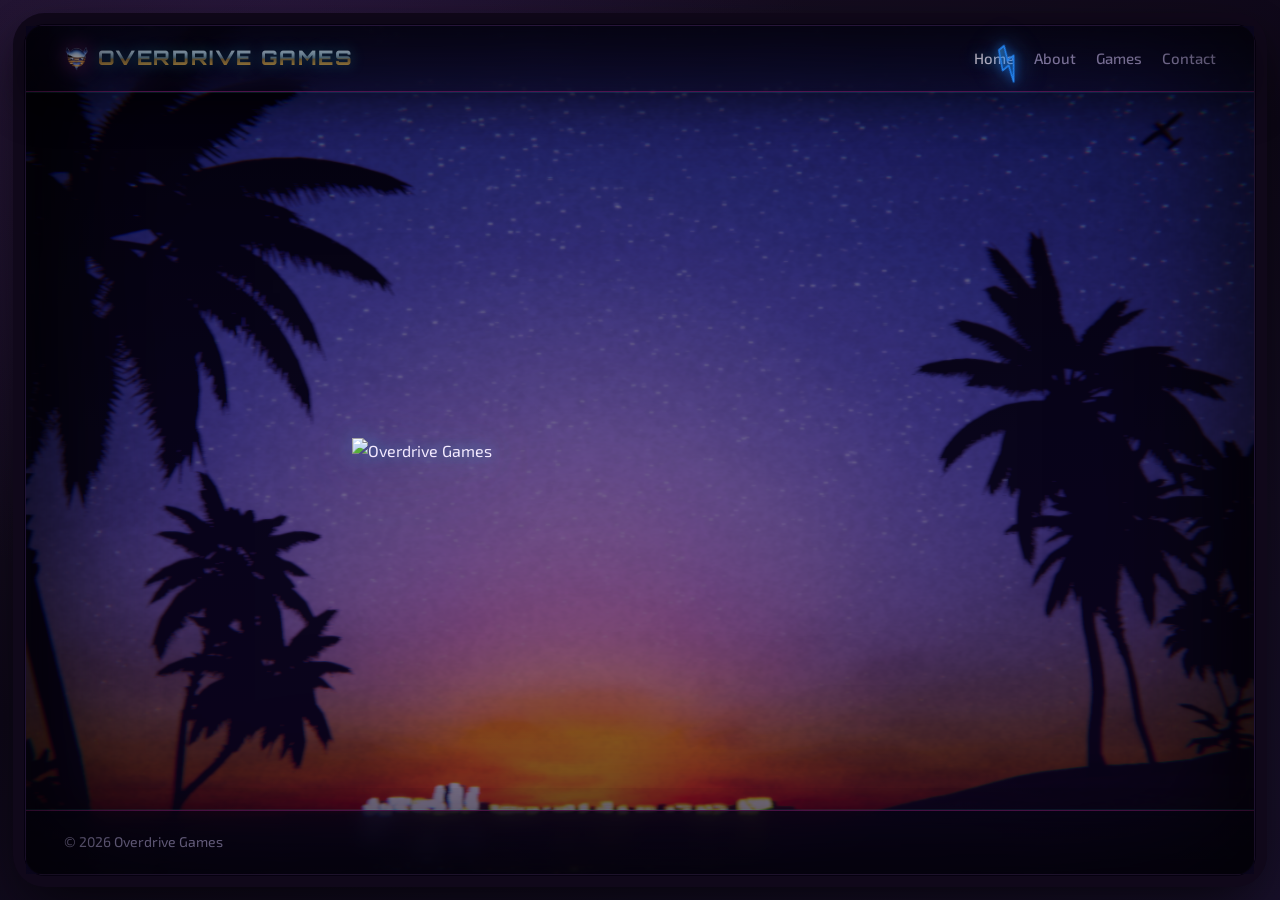
==== commit be2cc5e3: "Polish" ====
--- a/index.html
+++ b/index.html
@@ -31,14 +31,16 @@
   </header>
 
   <main class="hero hero--home">
-    <a class="home-logo-wrap" href="about.html">
+    <a class="home-logo-wrap" href="about/">
       <div class="home-logo-bolts" aria-hidden="true"></div>
-      <img
-        class="home-logo"
-        src="assets/logos/Overdrive%20Games%20Logo.png"
-        alt="Overdrive Games"
-        decoding="async"
-      >
+      <span class="home-logo-scale">
+        <img
+          class="home-logo"
+          src="assets/logos/Overdrive%20Games%20Logo.png"
+          alt="Overdrive Games"
+          decoding="async"
+        >
+      </span>
     </a>
   </main>
 
--- a/styles.css
+++ b/styles.css
@@ -558,6 +558,13 @@
   padding: clamp(1.5rem, 4vh, 3rem) 1rem;
   position: relative;
   z-index: 1;
+  overflow: hidden;
+}
+
+body:has(.hero--home) {
+  height: calc(100vh - (var(--crt-frame) * 2));
+  max-height: calc(100vh - (var(--crt-frame) * 2));
+  overflow: hidden;
 }
 
 .home-logo-wrap {
@@ -566,6 +573,7 @@
   align-items: center;
   justify-content: center;
   width: min(100% - 2rem, 36rem);
+  max-height: calc(100vh - 11rem);
   text-decoration: none;
   color: inherit;
   cursor: pointer;
@@ -623,20 +631,34 @@
   }
 }
 
+.home-logo-scale {
+  position: relative;
+  z-index: 1;
+  display: block;
+  width: 100%;
+  max-height: calc(100vh - 11rem);
+  transform: scale(1);
+  transform-origin: center center;
+  transition: transform 0.4s cubic-bezier(0.22, 0.61, 0.36, 1);
+  will-change: transform;
+}
+
+.home-logo-wrap.is-charged .home-logo-scale {
+  transform: scale(1.14);
+}
+
 .home-logo {
   position: relative;
   z-index: 1;
   display: block;
   width: 100%;
   height: auto;
+  max-height: calc(100vh - 11rem);
+  object-fit: contain;
   user-select: none;
   -webkit-user-drag: none;
   will-change: filter, transform;
-  transform: scale(1);
   transform-origin: center center;
-  transition:
-    filter 0.35s ease,
-    transform 0.4s cubic-bezier(0.22, 0.61, 0.36, 1);
   filter:
     drop-shadow(0 0 12px rgba(48, 240, 255, 0.35))
     drop-shadow(0 0 28px rgba(255, 56, 210, 0.28))
@@ -647,10 +669,12 @@
   .home-logo {
     animation: home-logo-glow 3.6s cubic-bezier(0.45, 0.05, 0.55, 0.95) infinite;
   }
-}
-
-.home-logo-wrap.is-charged .home-logo {
-  transform: scale(1.14);
+
+  .home-logo-wrap.is-charged .home-logo {
+    animation:
+      home-logo-glow 3.6s cubic-bezier(0.45, 0.05, 0.55, 0.95) infinite,
+      home-logo-tremble 0.28s ease-in-out infinite;
+  }
 }
 
 @keyframes home-logo-glow {
@@ -668,6 +692,25 @@
       drop-shadow(0 0 48px rgba(255, 56, 210, 0.55))
       drop-shadow(0 0 72px rgba(255, 140, 66, 0.22))
       drop-shadow(0 12px 36px rgba(0, 0, 0, 0.55));
+  }
+}
+
+@keyframes home-logo-tremble {
+  0%,
+  100% {
+    transform: translate(0, 0) rotate(0deg);
+  }
+
+  25% {
+    transform: translate(0.6px, -0.4px) rotate(-0.18deg);
+  }
+
+  50% {
+    transform: translate(-0.5px, 0.5px) rotate(0.16deg);
+  }
+
+  75% {
+    transform: translate(0.4px, 0.3px) rotate(-0.12deg);
   }
 }
 
